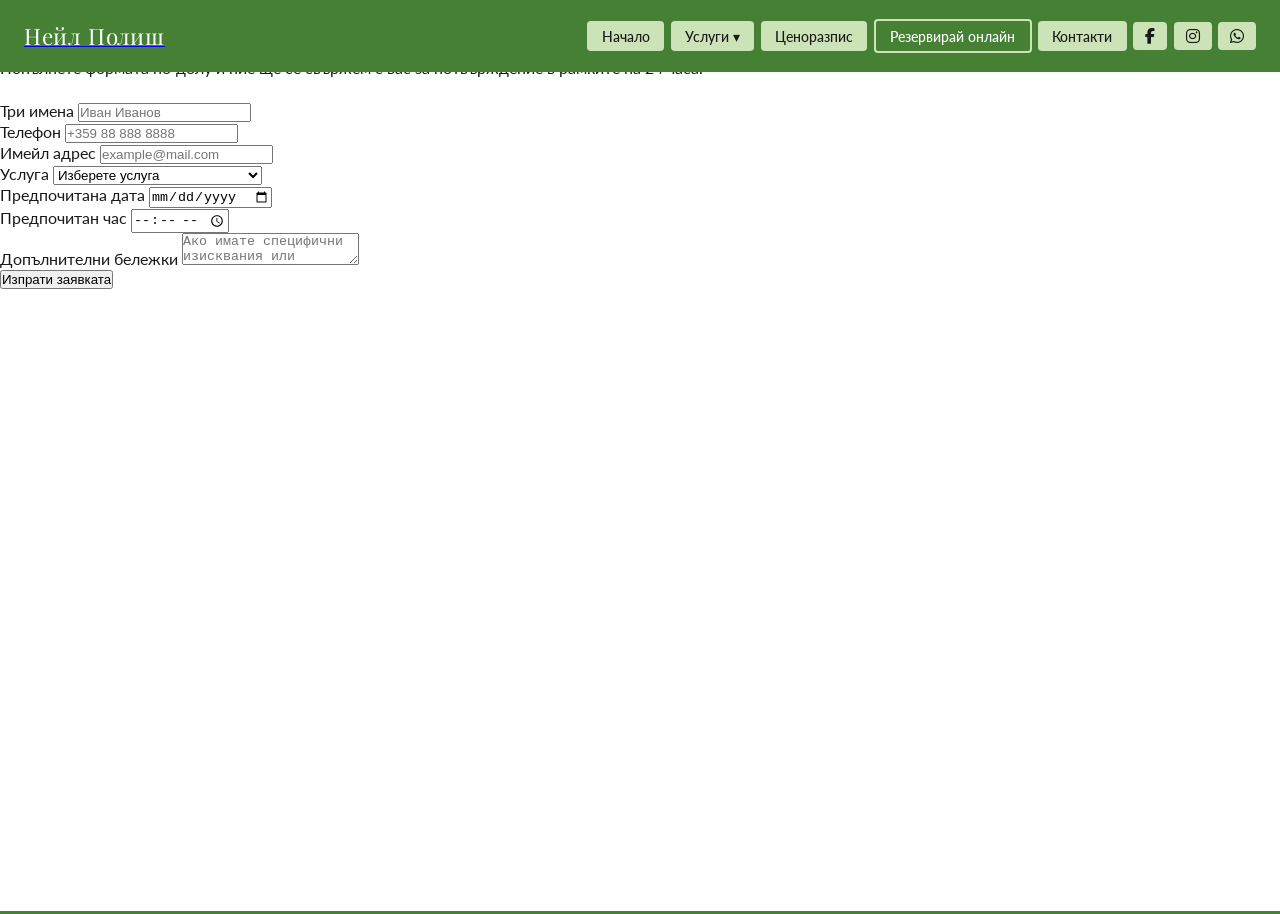
==== booking.html @ 69339550 "Add pages - booking, contacts, pricelist and services Signed-off-by: Ivaylo Ivanov <ivaylolivanov95@" ====
<!DOCTYPE html>
<html lang="bg">
<head>
  <meta charset="UTF-8" />
  <meta name="viewport" content="width=device-width, initial-scale=1.0" />
  <title>Резервирай онлайн — Нейл Полиш</title>
  <link rel="preconnect" href="https://fonts.googleapis.com" />
  <link rel="preconnect" href="https://fonts.gstatic.com" crossorigin />
  <link rel="stylesheet" href="https://fonts.googleapis.com/css2?family=Playfair+Display:ital,wght@0,400;0,600;0,700;1,400&family=Lato:wght@300;400;700&display=swap" />
  <link rel="stylesheet" href="https://cdnjs.cloudflare.com/ajax/libs/font-awesome/6.5.0/css/all.min.css" />
  <link rel="stylesheet" href="css/style.css" />
</head>
<body>

  <nav class="navbar">
    <a href="index.html" class="nav-logo">
      <span class="logo-text">Нейл Полиш</span>
    </a>

    <ul class="nav-links" id="navLinks">
      <li><a href="index.html" class="nav-btn">Начало</a></li>

      <li class="nav-dropdown">
        <a href="services.html" class="nav-btn">Услуги ▾</a>
        <ul class="dropdown-menu">
          <li><a href="services.html#face">Грижа за лице</a></li>
          <li><a href="services.html#body">Грижа за тяло</a></li>
        </ul>
      </li>

      <li><a href="pricelist.html" class="nav-btn">Ценоразпис</a></li>
      <li><a href="booking.html" class="nav-btn nav-btn--active">Резервирай онлайн</a></li>
      <li><a href="contacts.html" class="nav-btn">Контакти</a></li>

      <li>
        <a href="https://www.facebook.com" target="_blank" rel="noopener"
           class="nav-btn nav-btn--icon" aria-label="Facebook">
          <i class="fab fa-facebook-f"></i>
        </a>
      </li>
      <li>
        <a href="https://www.instagram.com" target="_blank" rel="noopener"
           class="nav-btn nav-btn--icon" aria-label="Instagram">
          <i class="fab fa-instagram"></i>
        </a>
      </li>
      <li>
        <a href="https://wa.me/" target="_blank" rel="noopener"
           class="nav-btn nav-btn--icon" aria-label="WhatsApp">
          <i class="fab fa-whatsapp"></i>
        </a>
      </li>
    </ul>

    <button class="nav-hamburger" id="hamburger" aria-label="Меню">&#9776;</button>
  </nav>

  <section class="page-hero">
    <h1>Резервирай онлайн</h1>
  </section>

  <div class="page-section">
    <div class="card-wrap">
      <div class="rect-accent"></div>
      <div class="content-card">
        <h2>Запазете своя час</h2>
        <p>Попълнете формата по-долу и ние ще се свържем с вас за потвърждение в рамките на 24 часа.</p>

        <form action="#" method="post" style="margin-top: 1.5rem;">
          <div class="form-row">
            <div class="form-group">
              <label for="name">Три имена</label>
              <input type="text" id="name" name="name" placeholder="Иван Иванов" required />
            </div>
            <div class="form-group">
              <label for="phone">Телефон</label>
              <input type="tel" id="phone" name="phone" placeholder="+359 88 888 8888" required />
            </div>
          </div>

          <div class="form-group">
            <label for="email">Имейл адрес</label>
            <input type="email" id="email" name="email" placeholder="example@mail.com" />
          </div>

          <div class="form-group">
            <label for="service">Услуга</label>
            <select id="service" name="service" required>
              <option value="" disabled selected>Изберете услуга</option>
              <optgroup label="Грижа за лице">
                <option>Почистване на лице</option>
                <option>Дълбоко почистване с пара</option>
                <option>Анти-ейдж терапия</option>
                <option>Хидратираща маска</option>
                <option>Пилинг</option>
                <option>Микродермабразио</option>
                <option>Мезотерапия</option>
                <option>RF лифтинг</option>
              </optgroup>
              <optgroup label="Грижа за тяло">
                <option>Релаксиращ масаж</option>
                <option>Антицелулитна терапия</option>
                <option>Ваксиране</option>
                <option>Лазерна епилация</option>
                <option>Обвивания с водорасли</option>
                <option>Лимфен дренаж</option>
                <option>Кавитация</option>
                <option>Прессотерапия</option>
              </optgroup>
            </select>
          </div>

          <div class="form-row">
            <div class="form-group">
              <label for="date">Предпочитана дата</label>
              <input type="date" id="date" name="date" required />
            </div>
            <div class="form-group">
              <label for="time">Предпочитан час</label>
              <input type="time" id="time" name="time" min="09:00" max="19:00" />
            </div>
          </div>

          <div class="form-group">
            <label for="notes">Допълнителни бележки</label>
            <textarea id="notes" name="notes" placeholder="Ако имате специфични изисквания или въпроси, напишете ги тук..."></textarea>
          </div>

          <button type="submit" class="submit-btn">Изпрати заявката</button>
        </form>
      </div>
    </div>
  </div>

  <script>
    const hamburger = document.getElementById('hamburger');
    const navLinks  = document.getElementById('navLinks');
    hamburger.addEventListener('click', () => navLinks.classList.toggle('open'));
  </script>

</body>
</html>
---- css/style.css ----
/* =========================================================
   Variables & Reset
   ========================================================= */
:root {
  --green-dark:   #458034;
  --green-light:  #cbe3b6;
  --white:        #ffffff;
  --text-dark:    #1a1a1a;
  --font-heading: 'Playfair Display', Georgia, serif;
  --font-body:    'Lato', Arial, sans-serif;
  --nav-height:   72px;
  --transition:   0.25s ease;
}

*, *::before, *::after {
  box-sizing: border-box;
  margin: 0;
  padding: 0;
}

html {
  scroll-behavior: smooth;
}

body {
  font-family: var(--font-body);
  color: var(--text-dark);
  background-image: url('../data/nail-salon.jpg');
  background-size: cover;
  background-attachment: fixed;
  background-position: center;
}

/* =========================================================
   Navigation
   ========================================================= */
.navbar {
  position: fixed;
  top: 0;
  left: 0;
  width: 100%;
  height: var(--nav-height);
  background: var(--green-dark);
  display: flex;
  align-items: center;
  justify-content: space-between;
  padding: 0 1.5rem;
  z-index: 1000;
}

.nav-logo .logo-text {
  font-family: var(--font-heading);
  font-size: 1.4rem;
  color: var(--white);
  text-decoration: none;
  white-space: nowrap;
  letter-spacing: 0.03em;
}

.nav-links {
  display: flex;
  align-items: center;
  list-style: none;
  gap: 0.4rem;
}

.nav-btn {
  display: inline-block;
  padding: 0.4rem 0.9rem;
  background: var(--green-light);
  color: var(--text-dark);
  text-decoration: none;
  border-radius: 4px;
  font-family: var(--font-body);
  font-size: 0.88rem;
  font-weight: 500;
  white-space: nowrap;
  transition: filter var(--transition);
}

.nav-btn:hover {
  filter: brightness(0.9);
}

.nav-btn--active {
  background: var(--green-dark);
  color: var(--white);
  border: 2px solid var(--green-light);
}

.nav-btn--icon {
  padding: 0.4rem 0.75rem;
  font-size: 1rem;
  line-height: 1;
}

/* Dropdown */
.nav-dropdown {
  position: relative;
}

.dropdown-menu {
  position: absolute;
  top: calc(100% + 6px);
  left: 0;
  background: var(--white);
  border: 1px solid var(--green-light);
  border-radius: 4px;
  list-style: none;
  min-width: 160px;
  box-shadow: 0 4px 14px rgba(0, 0, 0, 0.15);
  opacity: 0;
  visibility: hidden;
  transform: translateY(-6px);
  transition: opacity var(--transition), transform var(--transition), visibility var(--transition);
  z-index: 100;
}

.nav-dropdown:hover .dropdown-menu {
  opacity: 1;
  visibility: visible;
  transform: translateY(0);
}

.dropdown-menu li a {
  display: block;
  padding: 0.6rem 1rem;
  color: var(--text-dark);
  text-decoration: none;
  font-size: 0.88rem;
  transition: background var(--transition);
}

.dropdown-menu li a:hover {
  background: var(--green-light);
}

/* Hamburger — hidden on desktop */
.nav-hamburger {
  display: none;
  background: none;
  border: 2px solid var(--green-light);
  color: var(--white);
  font-size: 1.4rem;
  cursor: pointer;
  padding: 0.25rem 0.55rem;
  border-radius: 4px;
  line-height: 1;
}

/* =========================================================
   Rectangle Accent
   ========================================================= */
.rect-accent {
  position: absolute;
  top: 14px;
  left: -14px;
  right: -14px;
  bottom: -14px;
  border: 3px solid var(--green-dark);
  background: transparent;
  z-index: 0;
  pointer-events: none;
}

/* =========================================================
   Hero Section
   ========================================================= */
.hero {
  position: relative;
  height: 100vh;
  min-height: 600px;
  padding-top: var(--nav-height);
  background-image: url('../data/nail-salon.jpg');
  background-size: cover;
  background-position: center top;
  display: flex;
  align-items: center;
  justify-content: flex-end;
  padding-right: 8vw;
  padding-left: 8vw;
}

.hero::before {
  content: '';
  position: absolute;
  inset: 0;
  background: rgba(255, 255, 255, 0.38);
  z-index: 0;
}

.hero__content {
  position: relative;
  z-index: 1;
  max-width: 480px;
  background: rgba(255, 255, 255, 0.92);
  padding: 3rem 3rem 3rem 3rem;
  margin-left: 14px; /* room for rect-accent offset */
}

.hero__content h1 {
  font-family: var(--font-heading);
  font-size: clamp(1.8rem, 3.5vw, 3rem);
  color: var(--green-dark);
  line-height: 1.2;
  margin-bottom: 1rem;
}

.hero__content h1 em {
  font-style: italic;
  display: block;
}

.hero__content p {
  font-size: 1.05rem;
  line-height: 1.75;
  margin-bottom: 1.75rem;
  color: #3a3a3a;
}

.cta-btn {
  display: inline-block;
  padding: 0.8rem 2.2rem;
  background: var(--green-dark);
  color: var(--white);
  text-decoration: none;
  border-radius: 4px;
  font-family: var(--font-body);
  font-weight: 700;
  font-size: 0.95rem;
  letter-spacing: 0.04em;
  transition: background var(--transition);
  position: relative;
  z-index: 1;
}

.cta-btn:hover {
  background: #336025;
}

/* =========================================================
   Services Section
   ========================================================= */
.services {
  display: flex;
  min-height: 80vh;
}

.services__half {
  flex: 1;
  position: relative;
  background-image: url('../data/nail-salon.jpg');
  background-size: cover;
  display: flex;
  align-items: center;
  justify-content: center;
  padding: 5rem 3rem;
}

.services__half--face {
  background-position: left center;
}

.services__half--face::before {
  content: '';
  position: absolute;
  inset: 0;
  background: rgba(203, 227, 182, 0.52);
  z-index: 0;
}

.services__half--body {
  background-position: right center;
}

.services__half--body::before {
  content: '';
  position: absolute;
  inset: 0;
  background: rgba(255, 255, 255, 0.50);
  z-index: 0;
}

.services__inner {
  position: relative;
  z-index: 1;
  background: rgba(255, 255, 255, 0.92);
  padding: 2.5rem 2.5rem 2.5rem 3rem;
  max-width: 400px;
  width: 100%;
  margin-left: 14px;
}

.services__inner h2 {
  font-family: var(--font-heading);
  font-size: 1.75rem;
  color: var(--green-dark);
  margin-bottom: 1.5rem;
  position: relative;
  z-index: 1;
}

.services__inner ul {
  list-style: none;
  padding: 0;
  position: relative;
  z-index: 1;
}

.services__inner ul li {
  padding: 0.45rem 0 0.45rem 1.6rem;
  position: relative;
  font-size: 1rem;
  line-height: 1.6;
  color: #2a2a2a;
}

.services__inner ul li::before {
  content: '✦';
  position: absolute;
  left: 0;
  color: var(--green-dark);
  font-size: 0.65rem;
  top: 0.62rem;
}

/* =========================================================
   About Section
   ========================================================= */
.about {
  position: relative;
  min-height: 60vh;
  background-image: url('../data/nail-salon.jpg');
  background-size: cover;
  background-position: center bottom;
  display: flex;
  align-items: flex-start;
  justify-content: flex-end;
  padding: 6rem 8vw;
}

.about::before {
  content: '';
  position: absolute;
  inset: 0;
  background: rgba(255, 255, 255, 0.40);
  z-index: 0;
}

.about__content {
  position: relative;
  z-index: 1;
  max-width: 500px;
  background: rgba(255, 255, 255, 0.92);
  padding: 3rem 3rem 3rem 3rem;
  margin-left: 14px;
}

.about__content h2 {
  font-family: var(--font-heading);
  font-size: 2rem;
  color: var(--green-dark);
  margin-bottom: 1.25rem;
  position: relative;
  z-index: 1;
}

.about__content p {
  font-size: 1rem;
  line-height: 1.8;
  color: #3a3a3a;
  margin-bottom: 0.85rem;
  position: relative;
  z-index: 1;
}

.about__content p:last-child {
  margin-bottom: 0;
}

/* =========================================================
   Footer
   ========================================================= */
.footer {
  background: var(--green-dark);
  color: var(--white);
  text-align: center;
  padding: 1.5rem 2rem;
  font-size: 0.85rem;
  font-family: var(--font-body);
}

/* =========================================================
   Responsive — Mobile
   ========================================================= */
@media (max-width: 900px) {
  .nav-links {
    display: none;
    flex-direction: column;
    align-items: flex-start;
    gap: 0.5rem;
    position: absolute;
    top: var(--nav-height);
    left: 0;
    width: 100%;
    background: var(--green-dark);
    padding: 1rem 1.5rem 1.5rem;
    border-top: 2px solid var(--green-light);
  }

  .nav-links.open {
    display: flex;
  }

  .nav-links li {
    width: 100%;
  }

  .nav-btn {
    display: block;
    width: 100%;
  }

  .nav-btn--icon {
    width: auto;
    display: inline-block;
  }

  .nav-hamburger {
    display: block;
  }

  .dropdown-menu {
    position: static;
    opacity: 1;
    visibility: visible;
    transform: none;
    box-shadow: none;
    border: none;
    background: rgba(255, 255, 255, 0.1);
    padding-left: 1rem;
    margin-top: 0.25rem;
  }

  .dropdown-menu li a {
    color: var(--white);
    font-size: 0.85rem;
  }

  .dropdown-menu li a:hover {
    background: rgba(203, 227, 182, 0.2);
  }

  .hero {
    justify-content: center;
    padding: 2rem 1.5rem;
    padding-top: var(--nav-height);
  }

  .hero__content {
    max-width: 100%;
  }

  .services {
    flex-direction: column;
  }

  .services__half {
    min-height: 50vh;
    padding: 4rem 1.5rem;
  }

  .services__inner {
    max-width: 100%;
  }

  .about {
    justify-content: center;
    padding: 4rem 1.5rem;
  }

  .about__content {
    max-width: 100%;
  }
}
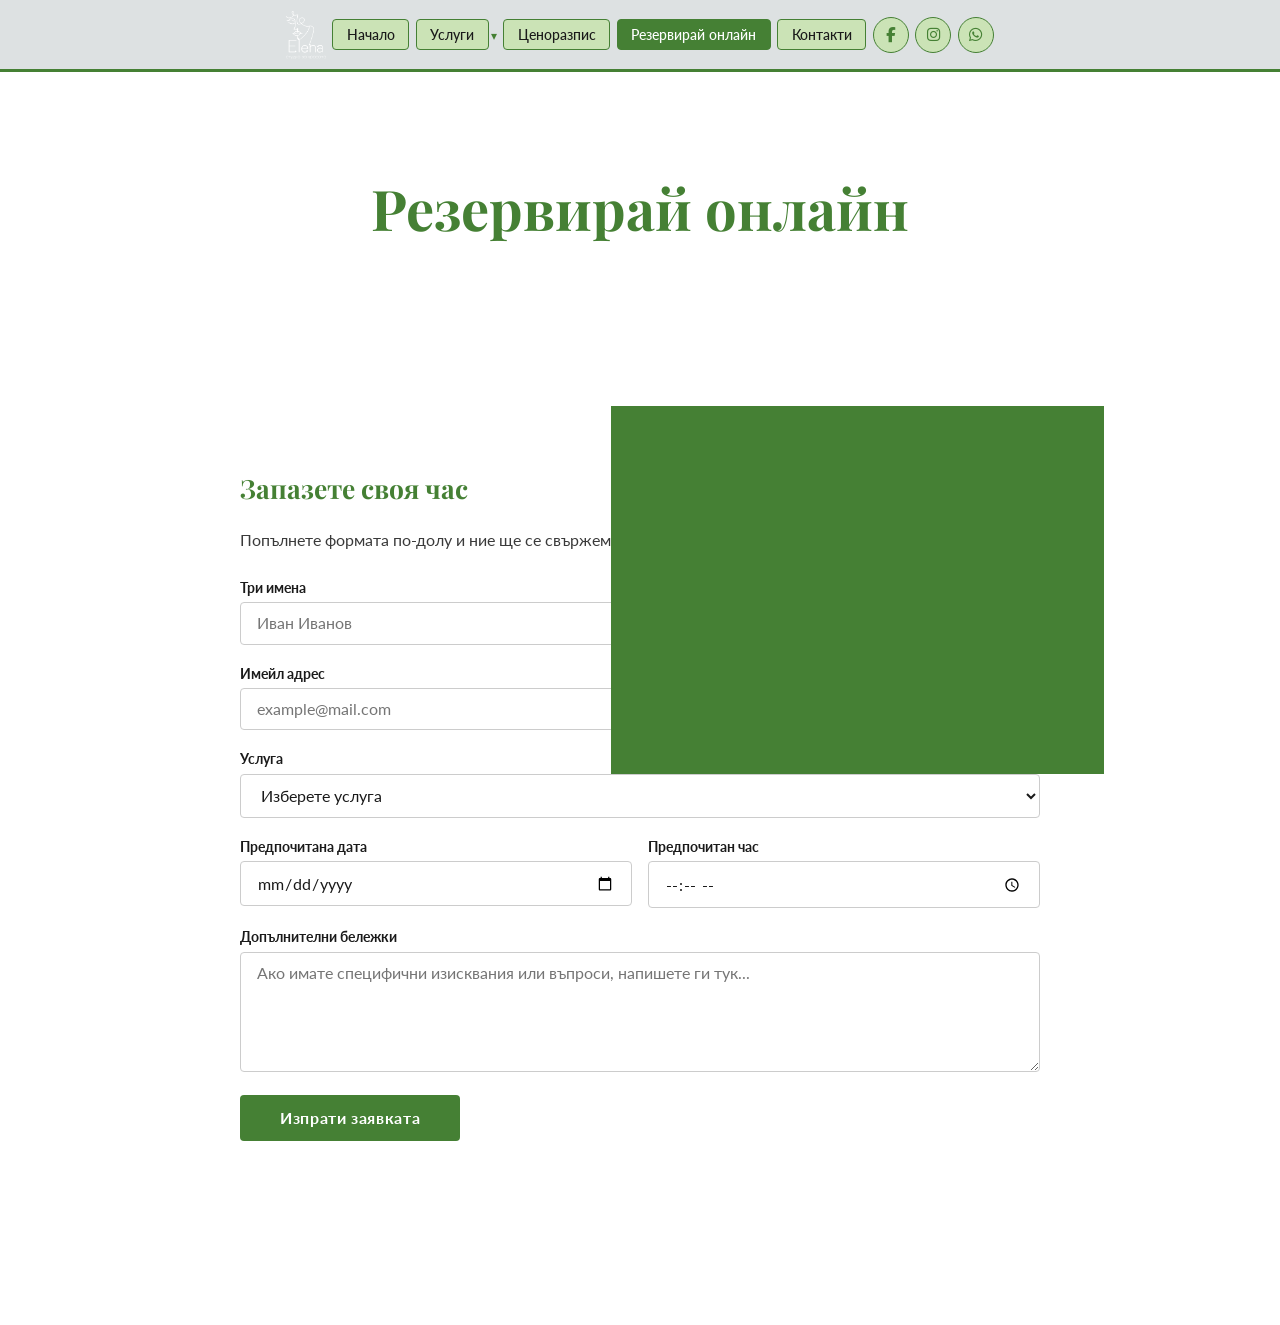
==== commit 4db1e4cb: "Add logo; navbar - colors adjustments Signed-off-by: Ivaylo Ivanov <ivaylolivanov95@gmail.com>" ====
--- a/booking.html
+++ b/booking.html
@@ -3,7 +3,7 @@
 <head>
   <meta charset="UTF-8" />
   <meta name="viewport" content="width=device-width, initial-scale=1.0" />
-  <title>Резервирай онлайн — Нейл Полиш</title>
+  <title>Резервирай онлайн — Elena</title>
   <link rel="preconnect" href="https://fonts.googleapis.com" />
   <link rel="preconnect" href="https://fonts.gstatic.com" crossorigin />
   <link rel="stylesheet" href="https://fonts.googleapis.com/css2?family=Playfair+Display:ital,wght@0,400;0,600;0,700;1,400&family=Lato:wght@300;400;700&display=swap" />
@@ -14,14 +14,14 @@
 
   <nav class="navbar">
     <a href="index.html" class="nav-logo">
-      <span class="logo-text">Нейл Полиш</span>
+      <img src="data/logo.png" alt="Elena - Студио за красота" class="nav-logo-img" />
     </a>
 
     <ul class="nav-links" id="navLinks">
       <li><a href="index.html" class="nav-btn">Начало</a></li>
 
       <li class="nav-dropdown">
-        <a href="services.html" class="nav-btn">Услуги ▾</a>
+        <a href="services.html" class="nav-btn">Услуги</a><span class="dropdown-arrow">▾</span>
         <ul class="dropdown-menu">
           <li><a href="services.html#face">Грижа за лице</a></li>
           <li><a href="services.html#body">Грижа за тяло</a></li>
--- a/css/style.css
+++ b/css/style.css
@@ -4,6 +4,7 @@
 :root {
   --green-dark:   #458034;
   --green-light:  #cbe3b6;
+  --nav-bg:       #dde1e2;
   --white:        #ffffff;
   --text-dark:    #1a1a1a;
   --font-heading: 'Playfair Display', Georgia, serif;
@@ -40,21 +41,21 @@
   left: 0;
   width: 100%;
   height: var(--nav-height);
-  background: var(--green-dark);
+  background: var(--nav-bg);
+  border-bottom: 3px solid var(--green-dark);
   display: flex;
   align-items: center;
-  justify-content: space-between;
+  justify-content: center;
+  gap: 0.4rem;
   padding: 0 1.5rem;
   z-index: 1000;
-}
-
-.nav-logo .logo-text {
-  font-family: var(--font-heading);
-  font-size: 1.4rem;
-  color: var(--white);
-  text-decoration: none;
-  white-space: nowrap;
-  letter-spacing: 0.03em;
+  flex-wrap: nowrap;
+}
+
+.nav-logo-img {
+  height: 48px;
+  width: auto;
+  display: block;
 }
 
 .nav-links {
@@ -66,32 +67,49 @@
 
 .nav-btn {
   display: inline-block;
-  padding: 0.4rem 0.9rem;
+  padding: 0.4rem 0.85rem;
   background: var(--green-light);
   color: var(--text-dark);
   text-decoration: none;
   border-radius: 4px;
+  border: 1px solid var(--green-dark);
   font-family: var(--font-body);
-  font-size: 0.88rem;
+  font-size: 0.87rem;
   font-weight: 500;
   white-space: nowrap;
   transition: filter var(--transition);
 }
 
 .nav-btn:hover {
-  filter: brightness(0.9);
+  filter: brightness(0.93);
 }
 
 .nav-btn--active {
   background: var(--green-dark);
   color: var(--white);
-  border: 2px solid var(--green-light);
-}
-
+}
+
+/* Circular social icon buttons */
 .nav-btn--icon {
-  padding: 0.4rem 0.75rem;
-  font-size: 1rem;
+  width: 36px;
+  height: 36px;
+  border-radius: 50%;
+  border-color: var(--green-dark);
+  padding: 0;
+  display: inline-flex;
+  align-items: center;
+  justify-content: center;
+  font-size: 0.95rem;
+  color: var(--green-dark);
+}
+
+/* Dropdown arrow outside the button */
+.dropdown-arrow {
+  font-size: 0.75rem;
+  color: var(--green-dark);
+  margin-left: 2px;
   line-height: 1;
+  user-select: none;
 }
 
 /* Dropdown */
@@ -105,10 +123,11 @@
   left: 0;
   background: var(--white);
   border: 1px solid var(--green-light);
-  border-radius: 4px;
+  border-top: 3px solid var(--green-dark);
+  border-radius: 0 0 4px 4px;
   list-style: none;
-  min-width: 160px;
-  box-shadow: 0 4px 14px rgba(0, 0, 0, 0.15);
+  min-width: 180px;
+  box-shadow: 0 6px 16px rgba(0, 0, 0, 0.12);
   opacity: 0;
   visibility: hidden;
   transform: translateY(-6px);
@@ -124,10 +143,10 @@
 
 .dropdown-menu li a {
   display: block;
-  padding: 0.6rem 1rem;
+  padding: 0.65rem 1rem;
   color: var(--text-dark);
   text-decoration: none;
-  font-size: 0.88rem;
+  font-size: 0.87rem;
   transition: background var(--transition);
 }
 
@@ -139,28 +158,39 @@
 .nav-hamburger {
   display: none;
   background: none;
-  border: 2px solid var(--green-light);
-  color: var(--white);
-  font-size: 1.4rem;
+  border: 2px solid var(--green-dark);
+  color: var(--green-dark);
+  font-size: 1.3rem;
   cursor: pointer;
-  padding: 0.25rem 0.55rem;
+  padding: 0.2rem 0.5rem;
   border-radius: 4px;
   line-height: 1;
 }
 
 /* =========================================================
-   Rectangle Accent
+   Rectangle Accent  (upper-right corner, behind the card)
    ========================================================= */
+.card-wrap {
+  position: relative;
+}
+
 .rect-accent {
   position: absolute;
-  top: 14px;
-  left: -14px;
-  right: -14px;
-  bottom: -14px;
-  border: 3px solid var(--green-dark);
-  background: transparent;
+  width: 55%;
+  height: 48%;
+  top: -16px;
+  right: -16px;
+  background: var(--green-dark);
   z-index: 0;
   pointer-events: none;
+}
+
+/* Content cards always above the accent */
+.hero__content,
+.services__inner,
+.about__content {
+  position: relative;
+  z-index: 1;
 }
 
 /* =========================================================
@@ -185,22 +215,25 @@
   content: '';
   position: absolute;
   inset: 0;
-  background: rgba(255, 255, 255, 0.38);
+  background: rgba(255, 255, 255, 0.35);
   z-index: 0;
 }
 
-.hero__content {
-  position: relative;
+.hero .card-wrap {
   z-index: 1;
   max-width: 480px;
-  background: rgba(255, 255, 255, 0.92);
-  padding: 3rem 3rem 3rem 3rem;
-  margin-left: 14px; /* room for rect-accent offset */
+  width: 100%;
+  margin-left: 16px;
+}
+
+.hero__content {
+  background: rgba(255, 255, 255, 0.93);
+  padding: 3rem;
 }
 
 .hero__content h1 {
   font-family: var(--font-heading);
-  font-size: clamp(1.8rem, 3.5vw, 3rem);
+  font-size: clamp(1.8rem, 3.2vw, 3rem);
   color: var(--green-dark);
   line-height: 1.2;
   margin-bottom: 1rem;
@@ -230,8 +263,6 @@
   font-size: 0.95rem;
   letter-spacing: 0.04em;
   transition: background var(--transition);
-  position: relative;
-  z-index: 1;
 }
 
 .cta-btn:hover {
@@ -265,7 +296,7 @@
   content: '';
   position: absolute;
   inset: 0;
-  background: rgba(203, 227, 182, 0.52);
+  background: rgba(203, 227, 182, 0.50);
   z-index: 0;
 }
 
@@ -277,18 +308,21 @@
   content: '';
   position: absolute;
   inset: 0;
-  background: rgba(255, 255, 255, 0.50);
+  background: rgba(255, 255, 255, 0.48);
   z-index: 0;
 }
 
-.services__inner {
+.services__half .card-wrap {
   position: relative;
   z-index: 1;
-  background: rgba(255, 255, 255, 0.92);
-  padding: 2.5rem 2.5rem 2.5rem 3rem;
   max-width: 400px;
   width: 100%;
-  margin-left: 14px;
+  margin-left: 16px;
+}
+
+.services__inner {
+  background: rgba(255, 255, 255, 0.93);
+  padding: 2.5rem 2.5rem 2.5rem 2.5rem;
 }
 
 .services__inner h2 {
@@ -296,15 +330,11 @@
   font-size: 1.75rem;
   color: var(--green-dark);
   margin-bottom: 1.5rem;
-  position: relative;
-  z-index: 1;
 }
 
 .services__inner ul {
   list-style: none;
   padding: 0;
-  position: relative;
-  z-index: 1;
 }
 
 .services__inner ul li {
@@ -343,17 +373,21 @@
   content: '';
   position: absolute;
   inset: 0;
-  background: rgba(255, 255, 255, 0.40);
+  background: rgba(255, 255, 255, 0.38);
   z-index: 0;
 }
 
-.about__content {
+.about .card-wrap {
   position: relative;
   z-index: 1;
   max-width: 500px;
-  background: rgba(255, 255, 255, 0.92);
-  padding: 3rem 3rem 3rem 3rem;
-  margin-left: 14px;
+  width: 100%;
+  margin-left: 16px;
+}
+
+.about__content {
+  background: rgba(255, 255, 255, 0.93);
+  padding: 3rem;
 }
 
 .about__content h2 {
@@ -361,8 +395,6 @@
   font-size: 2rem;
   color: var(--green-dark);
   margin-bottom: 1.25rem;
-  position: relative;
-  z-index: 1;
 }
 
 .about__content p {
@@ -370,8 +402,6 @@
   line-height: 1.8;
   color: #3a3a3a;
   margin-bottom: 0.85rem;
-  position: relative;
-  z-index: 1;
 }
 
 .about__content p:last-child {
@@ -379,21 +409,199 @@
 }
 
 /* =========================================================
-   Footer
+   Inner Pages — Shared
    ========================================================= */
-.footer {
+.page-hero {
+  position: relative;
+  height: 38vh;
+  min-height: 260px;
+  padding-top: var(--nav-height);
+  background-image: url('../data/nail-salon.jpg');
+  background-size: cover;
+  background-position: center;
+  display: flex;
+  align-items: center;
+  justify-content: center;
+}
+
+.page-hero::before {
+  content: '';
+  position: absolute;
+  inset: 0;
+  background: rgba(255, 255, 255, 0.45);
+  z-index: 0;
+}
+
+.page-hero h1 {
+  position: relative;
+  z-index: 1;
+  font-family: var(--font-heading);
+  font-size: clamp(2rem, 5vw, 3.5rem);
+  color: var(--green-dark);
+  text-align: center;
+}
+
+.page-section {
+  max-width: 960px;
+  margin: 0 auto;
+  padding: 5rem 2rem 6rem;
+}
+
+/* Card used on inner pages */
+.content-card {
+  background: rgba(255, 255, 255, 0.93);
+  padding: 3rem;
+  margin-bottom: 2.5rem;
+}
+
+.content-card h2 {
+  font-family: var(--font-heading);
+  font-size: 1.65rem;
+  color: var(--green-dark);
+  margin-bottom: 1.25rem;
+}
+
+.content-card p {
+  font-size: 1rem;
+  line-height: 1.8;
+  color: #3a3a3a;
+  margin-bottom: 0.75rem;
+}
+
+/* Price table */
+.price-table {
+  width: 100%;
+  border-collapse: collapse;
+  margin-top: 0.5rem;
+}
+
+.price-table th,
+.price-table td {
+  text-align: left;
+  padding: 0.75rem 1rem;
+  border-bottom: 1px solid #e0e0e0;
+  font-size: 0.97rem;
+}
+
+.price-table th {
+  font-family: var(--font-heading);
+  color: var(--green-dark);
+  font-size: 1.05rem;
+  border-bottom: 2px solid var(--green-dark);
+  background: rgba(203, 227, 182, 0.25);
+}
+
+.price-table td:last-child {
+  text-align: right;
+  font-weight: 700;
+  color: var(--green-dark);
+}
+
+.price-table tr:hover td {
+  background: rgba(203, 227, 182, 0.12);
+}
+
+/* Booking & contact form */
+.form-group {
+  margin-bottom: 1.25rem;
+}
+
+.form-group label {
+  display: block;
+  font-size: 0.9rem;
+  font-weight: 700;
+  margin-bottom: 0.4rem;
+  color: var(--text-dark);
+}
+
+.form-group input,
+.form-group select,
+.form-group textarea {
+  width: 100%;
+  padding: 0.7rem 1rem;
+  border: 1px solid #ccc;
+  border-radius: 4px;
+  font-family: var(--font-body);
+  font-size: 0.97rem;
+  color: var(--text-dark);
+  background: var(--white);
+  transition: border-color var(--transition);
+}
+
+.form-group input:focus,
+.form-group select:focus,
+.form-group textarea:focus {
+  outline: none;
+  border-color: var(--green-dark);
+}
+
+.form-group textarea {
+  min-height: 120px;
+  resize: vertical;
+}
+
+.form-row {
+  display: grid;
+  grid-template-columns: 1fr 1fr;
+  gap: 1rem;
+}
+
+.submit-btn {
+  display: inline-block;
+  padding: 0.85rem 2.5rem;
   background: var(--green-dark);
   color: var(--white);
-  text-align: center;
-  padding: 1.5rem 2rem;
-  font-size: 0.85rem;
+  border: none;
+  border-radius: 4px;
   font-family: var(--font-body);
+  font-size: 1rem;
+  font-weight: 700;
+  cursor: pointer;
+  letter-spacing: 0.04em;
+  transition: background var(--transition);
+}
+
+.submit-btn:hover {
+  background: #336025;
+}
+
+/* Contact info blocks */
+.contact-grid {
+  display: grid;
+  grid-template-columns: 1fr 1fr;
+  gap: 2rem;
+  align-items: start;
+}
+
+.contact-info p {
+  margin-bottom: 0.6rem;
+  font-size: 0.97rem;
+  color: #3a3a3a;
+}
+
+.contact-info strong {
+  color: var(--green-dark);
+  display: block;
+  margin-top: 1rem;
+  margin-bottom: 0.2rem;
+  font-size: 0.88rem;
+  text-transform: uppercase;
+  letter-spacing: 0.06em;
+}
+
+.contact-info strong:first-child {
+  margin-top: 0;
 }
 
 /* =========================================================
    Responsive — Mobile
    ========================================================= */
 @media (max-width: 900px) {
+  .navbar {
+    justify-content: space-between;
+    flex-wrap: nowrap;
+  }
+
   .nav-links {
     display: none;
     flex-direction: column;
@@ -403,9 +611,9 @@
     top: var(--nav-height);
     left: 0;
     width: 100%;
-    background: var(--green-dark);
+    background: var(--nav-bg);
+    border-bottom: 3px solid var(--green-dark);
     padding: 1rem 1.5rem 1.5rem;
-    border-top: 2px solid var(--green-light);
   }
 
   .nav-links.open {
@@ -419,11 +627,12 @@
   .nav-btn {
     display: block;
     width: 100%;
+    text-align: center;
   }
 
   .nav-btn--icon {
-    width: auto;
-    display: inline-block;
+    width: 36px;
+    display: inline-flex;
   }
 
   .nav-hamburger {
@@ -437,18 +646,17 @@
     transform: none;
     box-shadow: none;
     border: none;
-    background: rgba(255, 255, 255, 0.1);
-    padding-left: 1rem;
-    margin-top: 0.25rem;
+    border-left: 3px solid var(--green-light);
+    background: rgba(203, 227, 182, 0.15);
+    padding-left: 0.75rem;
+    margin-top: 0.3rem;
+    border-radius: 0;
+    border-top: none;
   }
 
   .dropdown-menu li a {
-    color: var(--white);
     font-size: 0.85rem;
-  }
-
-  .dropdown-menu li a:hover {
-    background: rgba(203, 227, 182, 0.2);
+    color: var(--text-dark);
   }
 
   .hero {
@@ -457,8 +665,14 @@
     padding-top: var(--nav-height);
   }
 
-  .hero__content {
+  .hero .card-wrap {
     max-width: 100%;
+    margin-left: 0;
+  }
+
+  .rect-accent {
+    top: -10px;
+    right: -10px;
   }
 
   .services {
@@ -470,8 +684,9 @@
     padding: 4rem 1.5rem;
   }
 
-  .services__inner {
+  .services__half .card-wrap {
     max-width: 100%;
+    margin-left: 0;
   }
 
   .about {
@@ -479,7 +694,16 @@
     padding: 4rem 1.5rem;
   }
 
-  .about__content {
+  .about .card-wrap {
     max-width: 100%;
-  }
-}
+    margin-left: 0;
+  }
+
+  .contact-grid {
+    grid-template-columns: 1fr;
+  }
+
+  .form-row {
+    grid-template-columns: 1fr;
+  }
+}
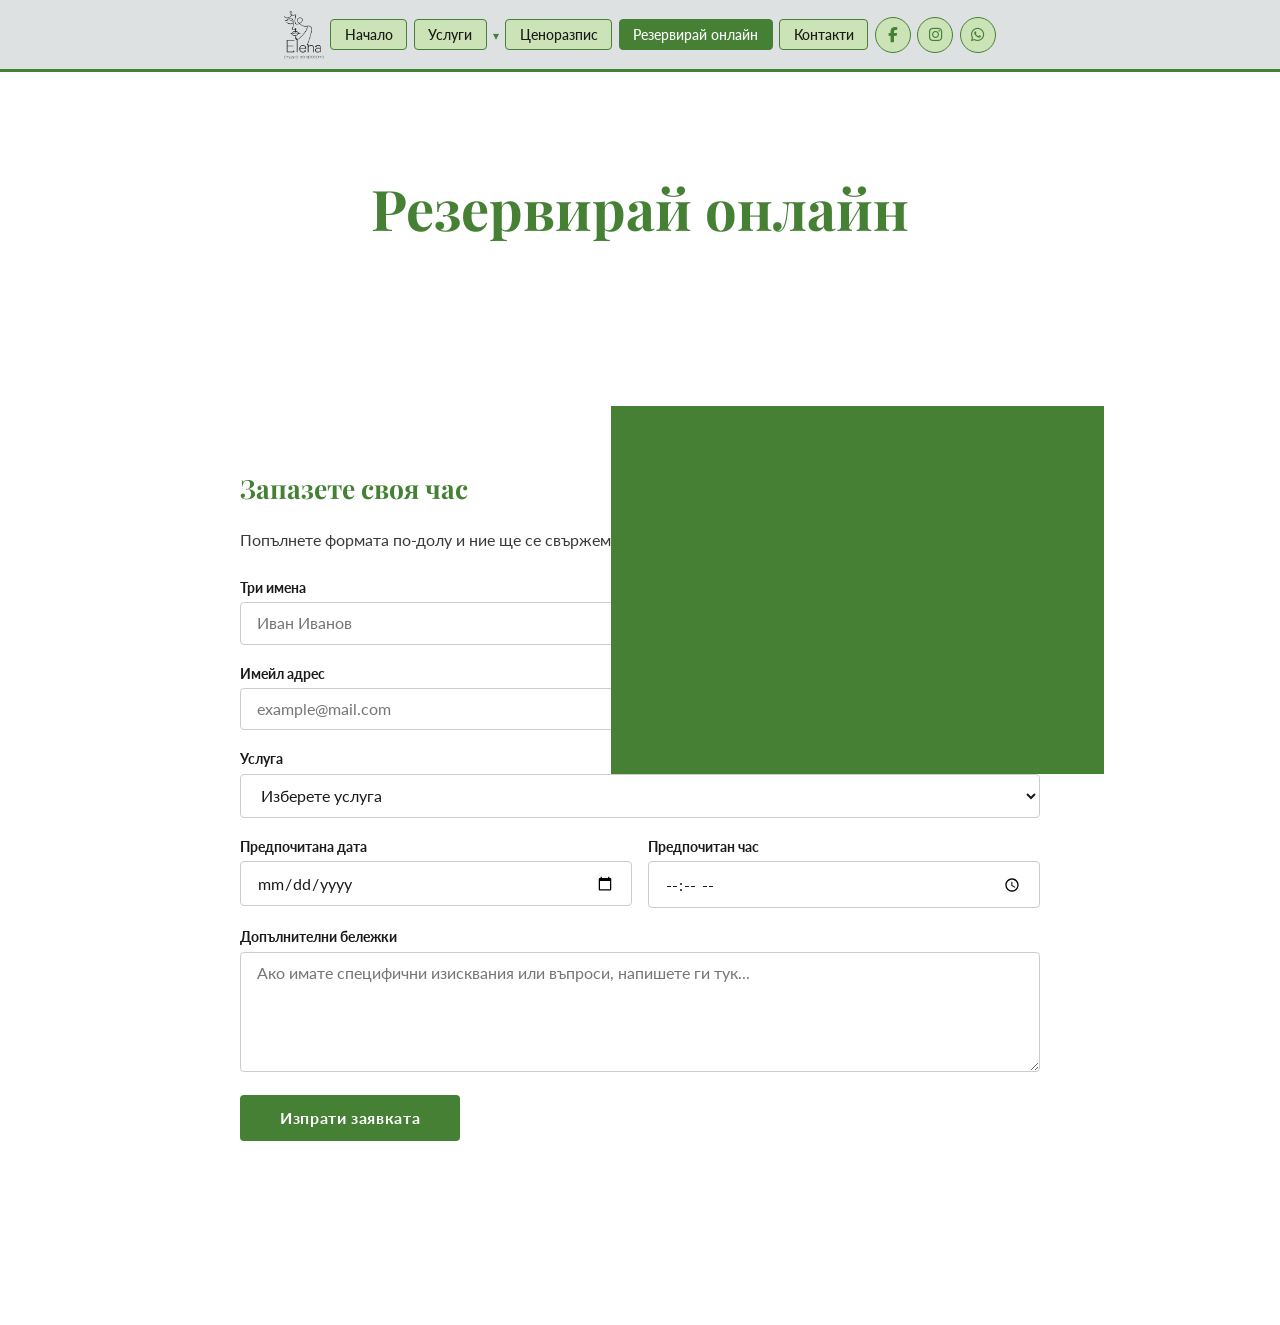
==== commit 107d23a8: "Make navbar modular Signed-off-by: Ivaylo Ivanov <ivaylolivanov95@gmail.com>" ====
--- a/booking.html
+++ b/booking.html
@@ -12,48 +12,8 @@
 </head>
 <body>
 
-  <nav class="navbar">
-    <a href="index.html" class="nav-logo">
-      <img src="data/logo.png" alt="Elena - Студио за красота" class="nav-logo-img" />
-    </a>
-
-    <ul class="nav-links" id="navLinks">
-      <li><a href="index.html" class="nav-btn">Начало</a></li>
-
-      <li class="nav-dropdown">
-        <a href="services.html" class="nav-btn">Услуги</a><span class="dropdown-arrow">▾</span>
-        <ul class="dropdown-menu">
-          <li><a href="services.html#face">Грижа за лице</a></li>
-          <li><a href="services.html#body">Грижа за тяло</a></li>
-        </ul>
-      </li>
-
-      <li><a href="pricelist.html" class="nav-btn">Ценоразпис</a></li>
-      <li><a href="booking.html" class="nav-btn nav-btn--active">Резервирай онлайн</a></li>
-      <li><a href="contacts.html" class="nav-btn">Контакти</a></li>
-
-      <li>
-        <a href="https://www.facebook.com" target="_blank" rel="noopener"
-           class="nav-btn nav-btn--icon" aria-label="Facebook">
-          <i class="fab fa-facebook-f"></i>
-        </a>
-      </li>
-      <li>
-        <a href="https://www.instagram.com" target="_blank" rel="noopener"
-           class="nav-btn nav-btn--icon" aria-label="Instagram">
-          <i class="fab fa-instagram"></i>
-        </a>
-      </li>
-      <li>
-        <a href="https://wa.me/" target="_blank" rel="noopener"
-           class="nav-btn nav-btn--icon" aria-label="WhatsApp">
-          <i class="fab fa-whatsapp"></i>
-        </a>
-      </li>
-    </ul>
-
-    <button class="nav-hamburger" id="hamburger" aria-label="Меню">&#9776;</button>
-  </nav>
+  <div id="navbar-placeholder" data-page="booking"></div>
+  <script src="js/navbar.js"></script>
 
   <section class="page-hero">
     <h1>Резервирай онлайн</h1>
@@ -132,11 +92,6 @@
     </div>
   </div>
 
-  <script>
-    const hamburger = document.getElementById('hamburger');
-    const navLinks  = document.getElementById('navLinks');
-    hamburger.addEventListener('click', () => navLinks.classList.toggle('open'));
-  </script>
 
 </body>
 </html>
--- a/css/style.css
+++ b/css/style.css
@@ -56,6 +56,7 @@
   height: 48px;
   width: auto;
   display: block;
+  filter: brightness(0) invert(16%);
 }
 
 .nav-links {
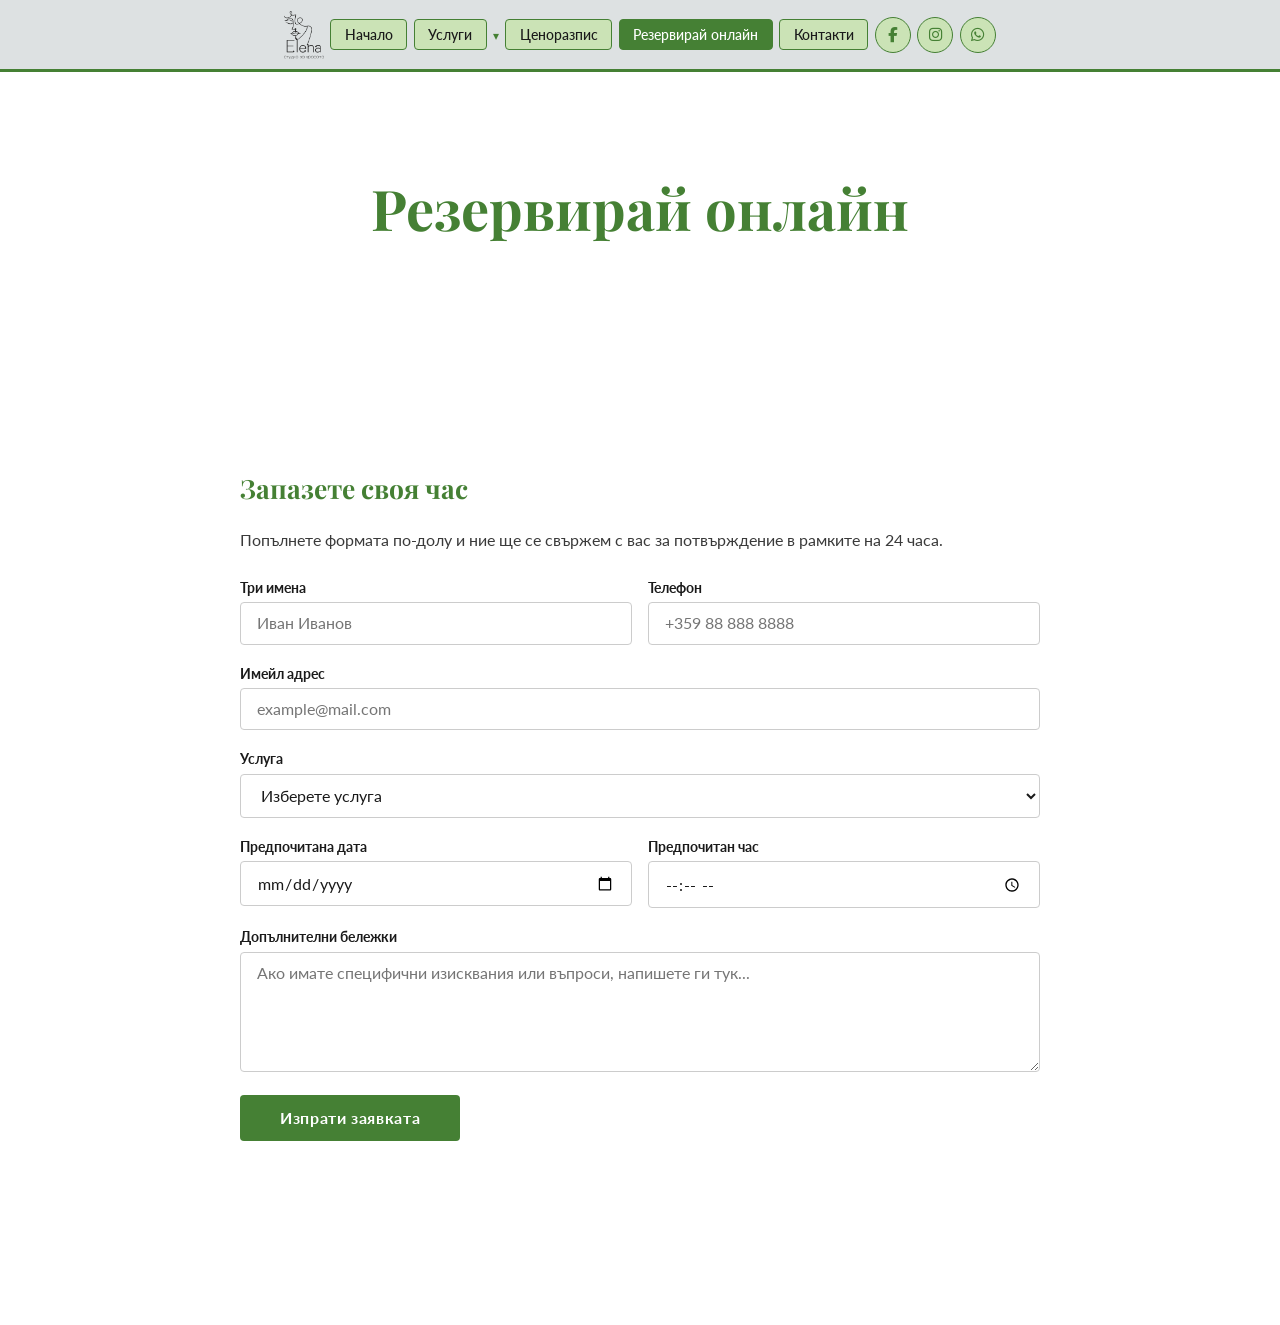
==== commit 954ea4ef: "Change images; add mail sending; Css adjustments Signed-off-by: Ivaylo Ivanov <ivaylolivanov95@gmail" ====
--- a/booking.html
+++ b/booking.html
@@ -21,12 +21,11 @@
 
   <div class="page-section">
     <div class="card-wrap">
-      <div class="rect-accent"></div>
       <div class="content-card">
         <h2>Запазете своя час</h2>
         <p>Попълнете формата по-долу и ние ще се свържем с вас за потвърждение в рамките на 24 часа.</p>
 
-        <form action="#" method="post" style="margin-top: 1.5rem;">
+        <form id="booking-form" style="margin-top: 1.5rem;" novalidate>
           <div class="form-row">
             <div class="form-group">
               <label for="name">Три имена</label>
@@ -47,25 +46,19 @@
             <label for="service">Услуга</label>
             <select id="service" name="service" required>
               <option value="" disabled selected>Изберете услуга</option>
-              <optgroup label="Грижа за лице">
-                <option>Почистване на лице</option>
-                <option>Дълбоко почистване с пара</option>
-                <option>Анти-ейдж терапия</option>
-                <option>Хидратираща маска</option>
-                <option>Пилинг</option>
-                <option>Микродермабразио</option>
-                <option>Мезотерапия</option>
-                <option>RF лифтинг</option>
+              <optgroup label="Процедури за лице">
+                <option>Дермобразио</option>
+                <option>Биолифтинг</option>
+                <option>Кислородна терапия</option>
+                <option>Безиглено поставяне на хиалурон</option>
+                <option>Мезо перманентен фон дьо тен</option>
               </optgroup>
-              <optgroup label="Грижа за тяло">
-                <option>Релаксиращ масаж</option>
-                <option>Антицелулитна терапия</option>
-                <option>Ваксиране</option>
+              <optgroup label="Процедури за тяло">
+                <option>Целутрон</option>
+                <option>Кавитация</option>
+                <option>Липолазер</option>
+                <option>Масаж</option>
                 <option>Лазерна епилация</option>
-                <option>Обвивания с водорасли</option>
-                <option>Лимфен дренаж</option>
-                <option>Кавитация</option>
-                <option>Прессотерапия</option>
               </optgroup>
             </select>
           </div>
@@ -88,9 +81,22 @@
 
           <button type="submit" class="submit-btn">Изпрати заявката</button>
         </form>
+
+        <div id="booking-feedback" class="booking-feedback" hidden>
+          <h3>Благодарим ви!</h3>
+          <p>Опитахме се да отворим вашия имейл клиент с попълнена заявка за резервация.</p>
+          <p>Ако нищо не се е случило, вашето устройство вероятно <strong>няма настроен имейл клиент</strong>.</p>
+          <div class="booking-feedback__fallback">
+            <p>Свържете се с нас директно:</p>
+            <p><strong>Телефон:</strong> <a href="tel:+359888888888">+359 88 888 8888</a></p>
+            <p><strong>Имейл:</strong> <a href="mailto:info@elena.bg">info@elena.bg</a></p>
+          </div>
+        </div>
+
       </div>
     </div>
   </div>
+  <script src="js/booking.js"></script>
 
 
 </body>
--- a/css/style.css
+++ b/css/style.css
@@ -26,7 +26,7 @@
 body {
   font-family: var(--font-body);
   color: var(--text-dark);
-  background-image: url('../data/nail-salon.jpg');
+  background-image: url('../data/green-exotic-leaves-close-up.jpg');
   background-size: cover;
   background-attachment: fixed;
   background-position: center;
@@ -202,7 +202,7 @@
   height: 100vh;
   min-height: 600px;
   padding-top: var(--nav-height);
-  background-image: url('../data/nail-salon.jpg');
+  background-image: url('../data/central-thing.jpg');
   background-size: cover;
   background-position: center top;
   display: flex;
@@ -278,47 +278,18 @@
   min-height: 80vh;
 }
 
-.services__half {
+.services-half-face,
+.services-half-body {
   flex: 1;
-  position: relative;
-  background-image: url('../data/nail-salon.jpg');
-  background-size: cover;
-  display: flex;
-  align-items: center;
-  justify-content: center;
-  padding: 5rem 3rem;
-}
-
-.services__half--face {
-  background-position: left center;
-}
-
-.services__half--face::before {
-  content: '';
-  position: absolute;
-  inset: 0;
-  background: rgba(203, 227, 182, 0.50);
-  z-index: 0;
-}
-
-.services__half--body {
-  background-position: right center;
-}
-
-.services__half--body::before {
-  content: '';
-  position: absolute;
-  inset: 0;
-  background: rgba(255, 255, 255, 0.48);
-  z-index: 0;
-}
-
-.services__half .card-wrap {
-  position: relative;
-  z-index: 1;
-  max-width: 400px;
+  overflow: hidden;
+}
+
+.services-half-face img,
+.services-half-body img {
+  display: block;
   width: 100%;
-  margin-left: 16px;
+  height: 100%;
+  object-fit: cover;
 }
 
 .services__inner {
@@ -361,7 +332,7 @@
 .about {
   position: relative;
   min-height: 60vh;
-  background-image: url('../data/nail-salon.jpg');
+  background-image: url('../data/lakove.jpg');
   background-size: cover;
   background-position: center bottom;
   display: flex;
@@ -417,7 +388,7 @@
   height: 38vh;
   min-height: 260px;
   padding-top: var(--nav-height);
-  background-image: url('../data/nail-salon.jpg');
+  background-image: url('../data/green-exotic-leaves-close-up.jpg');
   background-size: cover;
   background-position: center;
   display: flex;
@@ -594,6 +565,44 @@
   margin-top: 0;
 }
 
+/* Booking feedback panel */
+.booking-feedback {
+  text-align: center;
+  padding: 1.5rem 0;
+}
+
+.booking-feedback h3 {
+  font-family: var(--font-heading);
+  font-size: 1.6rem;
+  color: var(--green-dark);
+  margin-bottom: 0.75rem;
+}
+
+.booking-feedback p {
+  font-size: 1rem;
+  line-height: 1.75;
+  color: #3a3a3a;
+  margin-bottom: 0.4rem;
+}
+
+.booking-feedback__fallback {
+  margin-top: 1.5rem;
+  padding: 1.25rem 1.5rem;
+  border-left: 3px solid var(--green-dark);
+  background: rgba(203, 227, 182, 0.2);
+  text-align: left;
+}
+
+.booking-feedback__fallback a {
+  color: var(--green-dark);
+  text-decoration: none;
+  font-weight: 700;
+}
+
+.booking-feedback__fallback a:hover {
+  text-decoration: underline;
+}
+
 /* =========================================================
    Responsive — Mobile
    ========================================================= */
@@ -680,12 +689,12 @@
     flex-direction: column;
   }
 
-  .services__half {
+  .services-half {
     min-height: 50vh;
     padding: 4rem 1.5rem;
   }
 
-  .services__half .card-wrap {
+  .services-half .card-wrap {
     max-width: 100%;
     margin-left: 0;
   }
